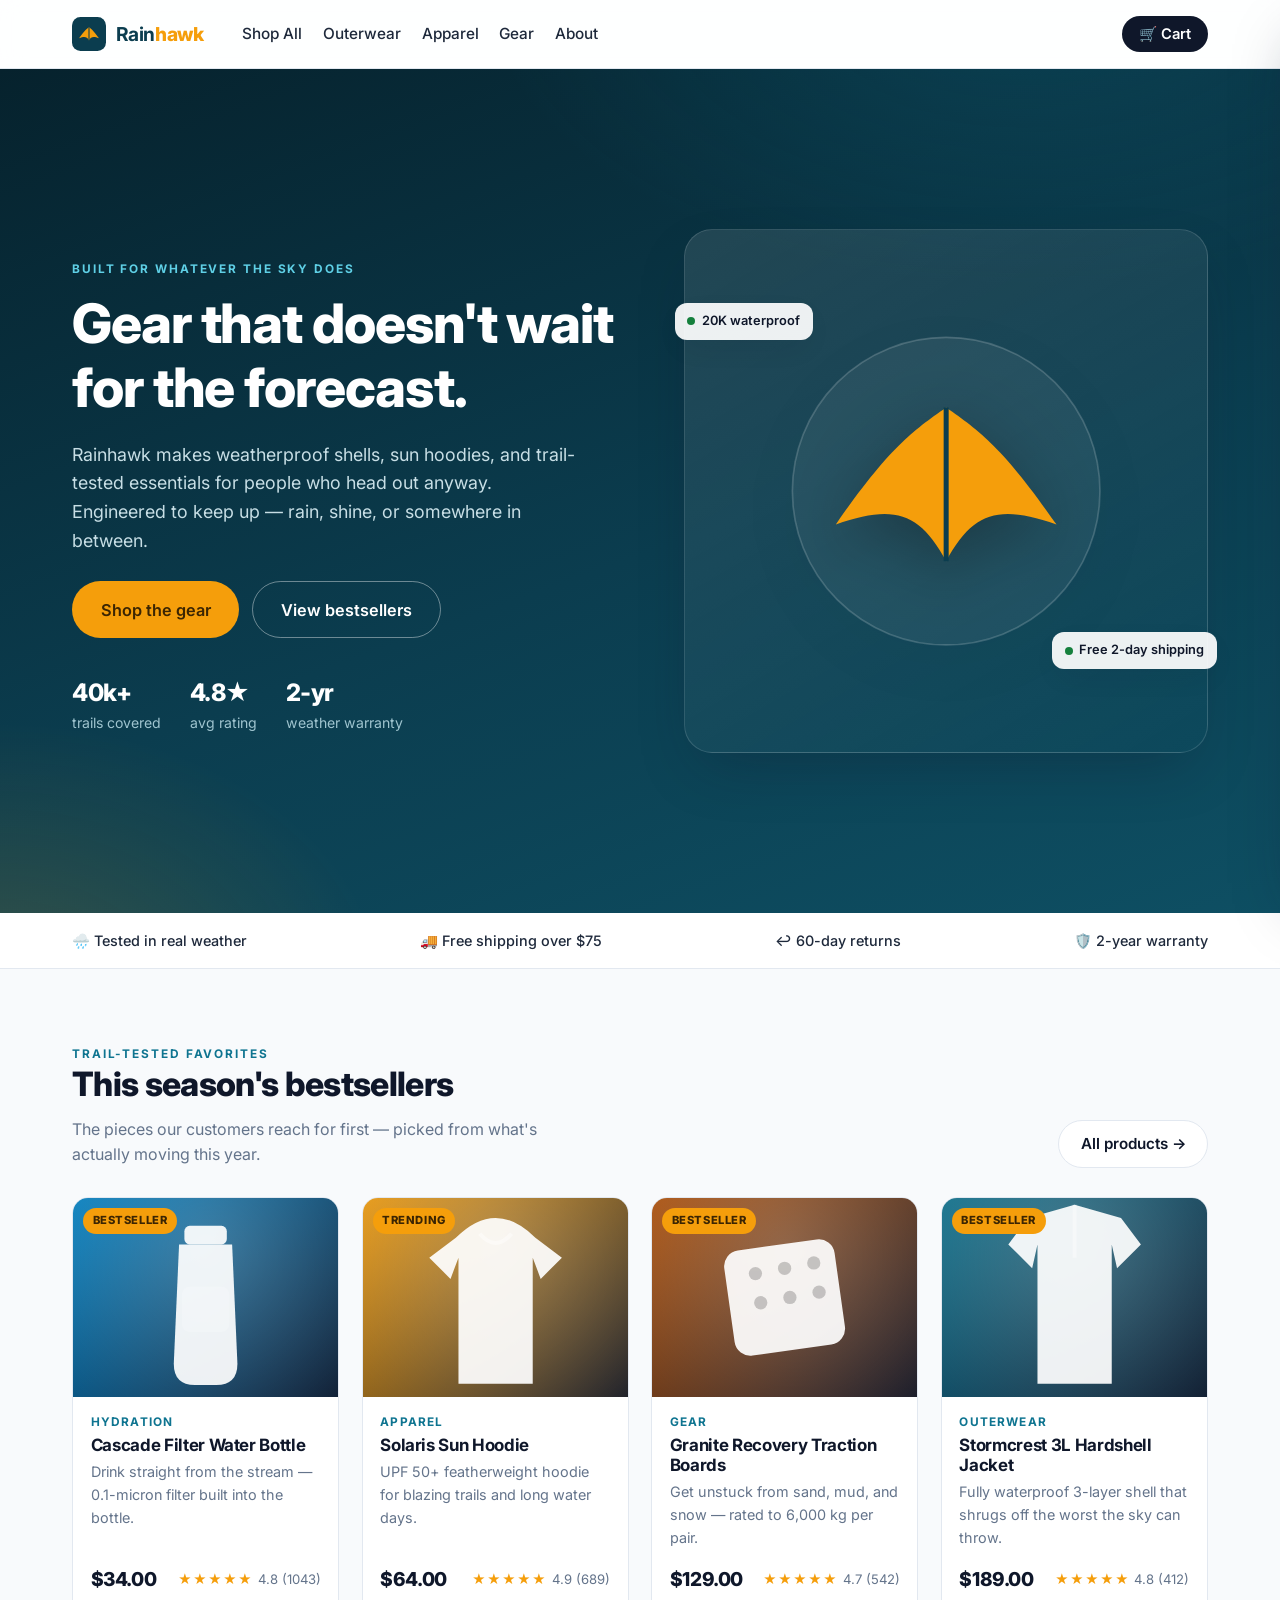
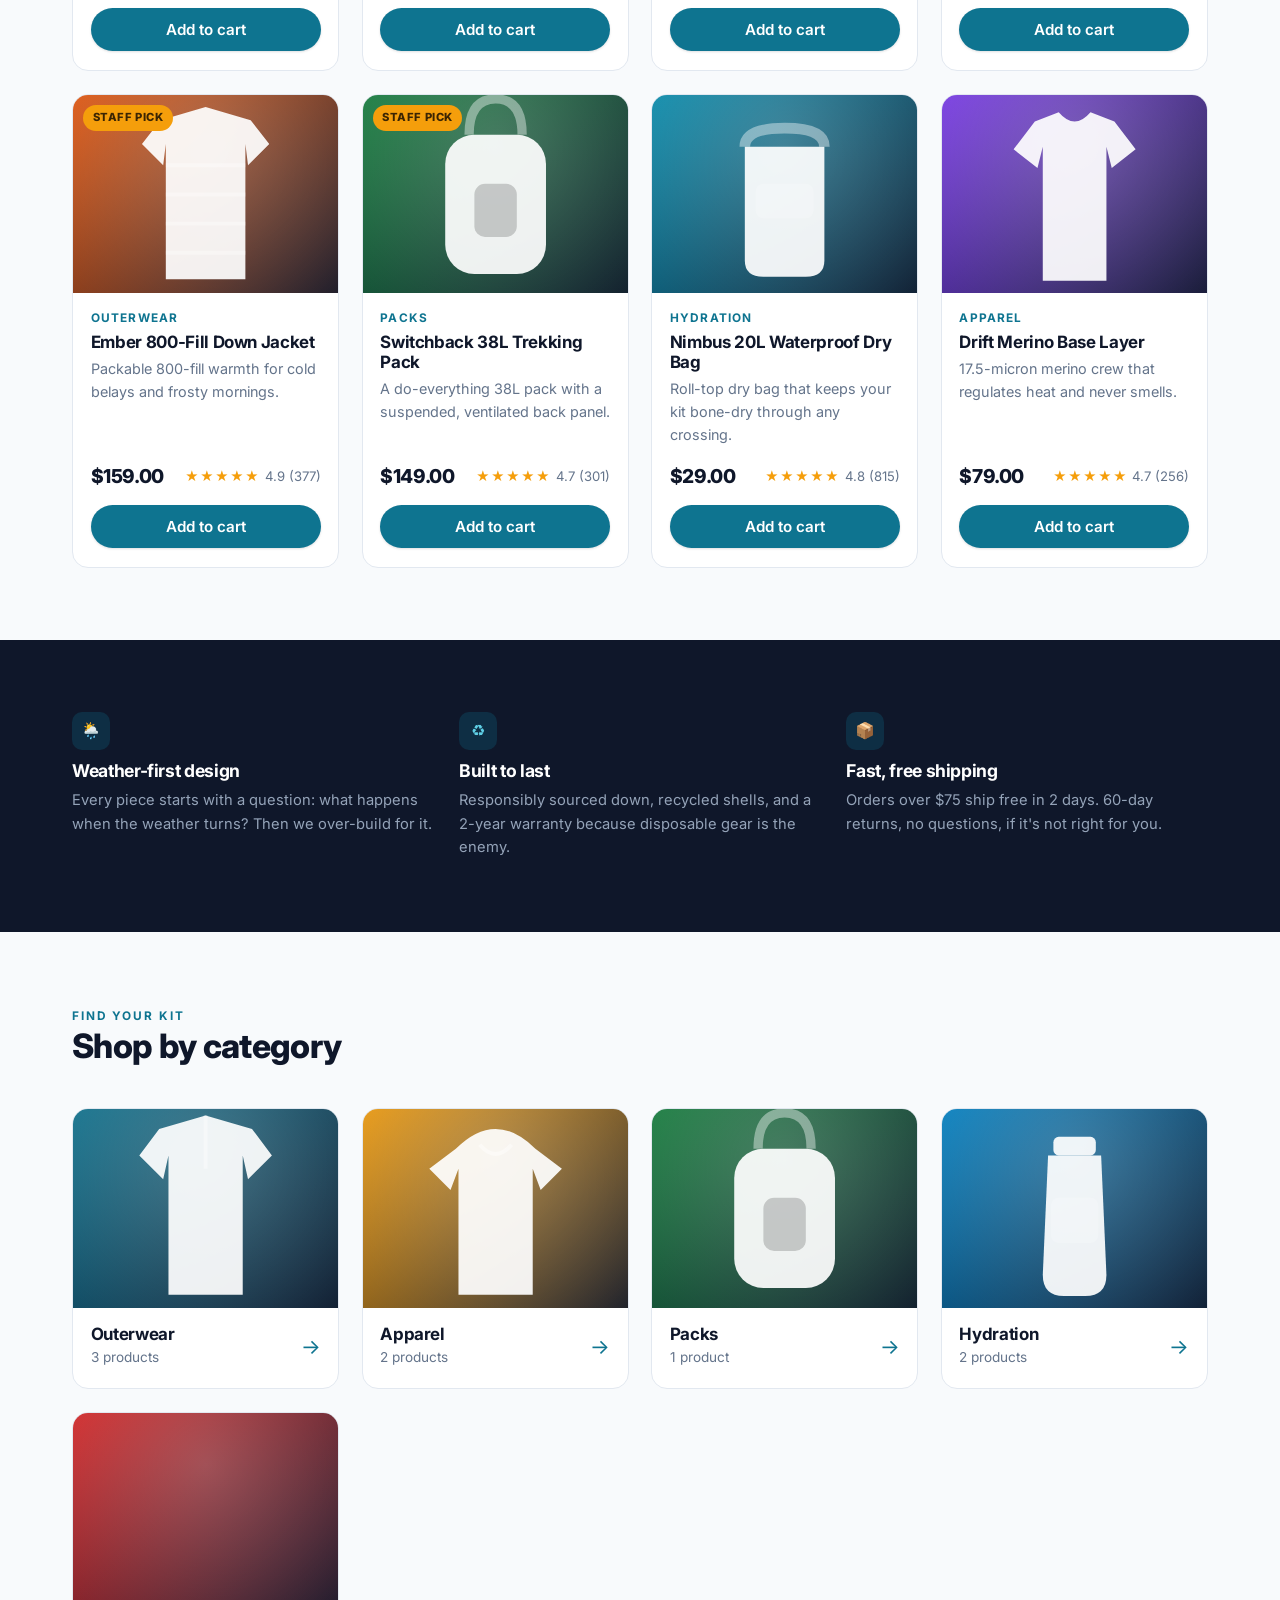
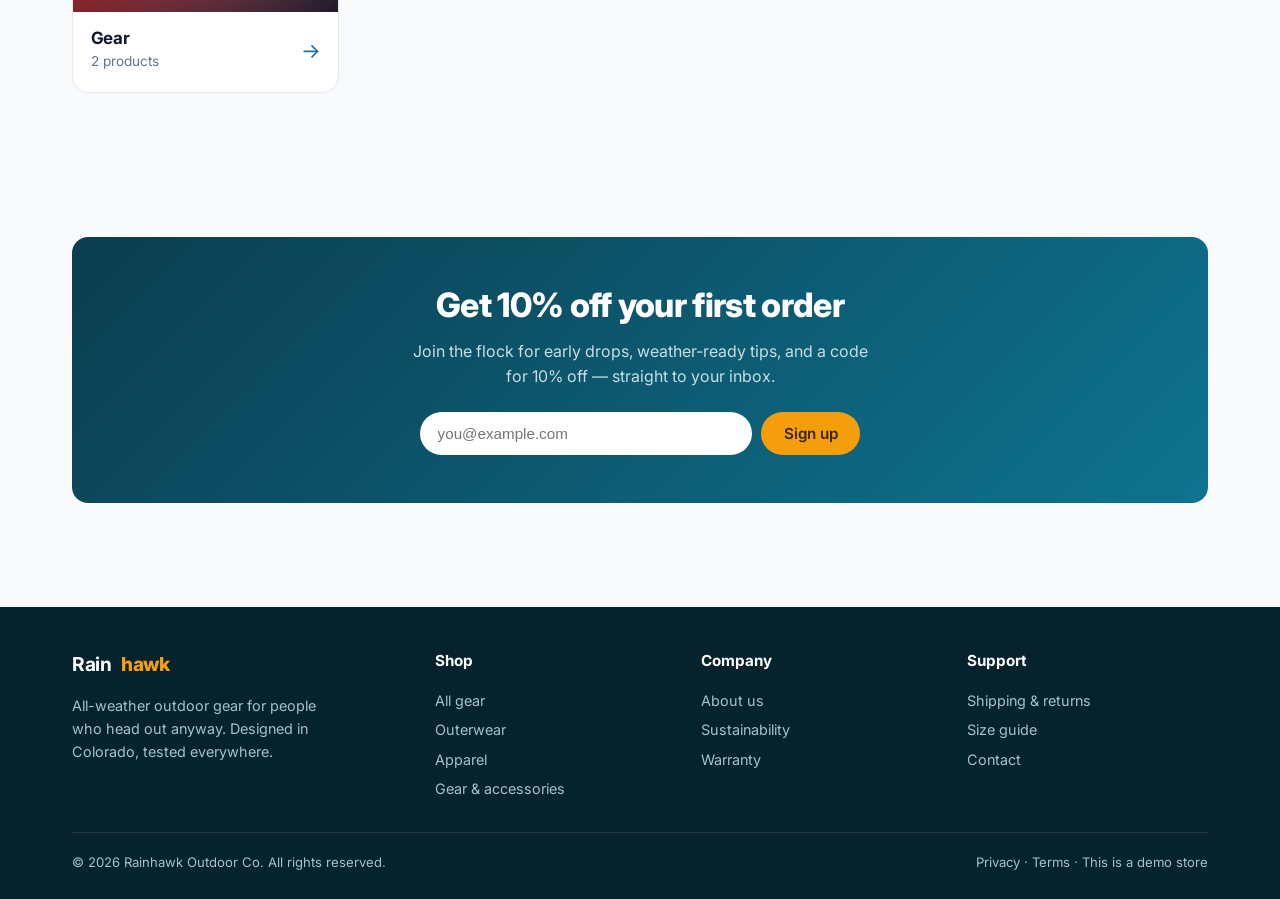
==== index.html @ f4da0f31 "Launch Rainhawk all-weather outdoor gear storefront Static e-commerce site: home, shop/catalog with " ====
<!DOCTYPE html>
<html lang="en">
<head>
  <meta charset="UTF-8" />
  <meta name="viewport" content="width=device-width, initial-scale=1.0" />
  <title>Rainhawk — All-Weather Outdoor Gear</title>
  <meta name="description" content="Rainhawk builds weatherproof outdoor gear for people who don't wait for the forecast. Shells, sun hoodies, packs & trail-tested essentials." />
  <link rel="preconnect" href="https://fonts.googleapis.com" />
  <link rel="preconnect" href="https://fonts.gstatic.com" crossorigin />
  <link href="https://fonts.googleapis.com/css2?family=Inter:wght@400;500;600;700;800&display=swap" rel="stylesheet" />
  <link rel="icon" href="assets/favicon.svg" type="image/svg+xml" />
  <link rel="stylesheet" href="css/styles.css" />
</head>
<body>
  <!-- HEADER -->
  <header class="site-header">
    <div class="wrap nav">
      <a class="brand" href="index.html">
        <svg class="logo" viewBox="0 0 48 48" fill="none" xmlns="http://www.w3.org/2000/svg">
          <rect width="48" height="48" rx="12" fill="#0b3d4f"/>
          <path d="M10 30 C18 18 22 16 24 14 C26 16 30 18 38 30 C30 27 27 28 24 33 C21 28 18 27 10 30 Z" fill="#f59e0b"/>
          <path d="M24 14 L24 33" stroke="#0b3d4f" stroke-width="1.5"/>
        </svg>
        <span><b>Rain</b><span class="x">hawk</span></span>
      </a>
      <button class="nav-toggle" data-nav-toggle aria-label="Toggle menu">☰</button>
      <nav class="nav-links">
        <a href="shop.html">Shop All</a>
        <a href="shop.html#Outerwear">Outerwear</a>
        <a href="shop.html#Apparel">Apparel</a>
        <a href="shop.html#Gear">Gear</a>
        <a href="about.html">About</a>
      </nav>
      <span class="nav-spacer"></span>
      <button class="cart-btn" data-open-cart aria-label="Open cart">
        🛒 Cart
        <span class="cart-count" data-cart-count style="display:none">0</span>
      </button>
    </div>
  </header>

  <!-- HERO -->
  <section class="hero">
    <div class="wrap">
      <div>
        <p class="eyebrow" style="color:#5fd0e6">Built for whatever the sky does</p>
        <h1>Gear that doesn't wait for the forecast.</h1>
        <p class="lead">Rainhawk makes weatherproof shells, sun hoodies, and trail-tested essentials for people who head out anyway. Engineered to keep up — rain, shine, or somewhere in between.</p>
        <div class="hero-cta">
          <a class="btn btn-accent btn-lg" href="shop.html">Shop the gear</a>
          <a class="btn btn-ghost btn-lg" href="#bestsellers" style="background:transparent;color:#fff;border-color:rgba(255,255,255,.4)">View bestsellers</a>
        </div>
        <div class="hero-stats">
          <div><b>40k+</b> trails covered</div>
          <div><b>4.8★</b> avg rating</div>
          <div><b>2-yr</b> weather warranty</div>
        </div>
      </div>
      <div class="hero-art">
        <svg class="hawk" viewBox="0 0 200 200" xmlns="http://www.w3.org/2000/svg" aria-label="Rainhawk emblem">
          <circle cx="100" cy="100" r="92" fill="rgba(255,255,255,.06)" stroke="rgba(255,255,255,.18)"/>
          <path d="M34 120 C66 74 80 64 100 50 C120 64 134 74 166 120 C132 108 116 112 100 142 C84 112 68 108 34 120 Z" fill="#f59e0b"/>
          <path d="M100 50 L100 142" stroke="#0b3d4f" stroke-width="3"/>
        </svg>
        <div class="weather-chip c1"><span class="dot"></span> 20K waterproof</div>
        <div class="weather-chip c2"><span class="dot"></span> Free 2-day shipping</div>
      </div>
    </div>
  </section>

  <!-- TRUST BAR -->
  <div class="trust">
    <div class="wrap">
      <div>🌧️ Tested in real weather</div>
      <div>🚚 Free shipping over $75</div>
      <div>↩️ 60-day returns</div>
      <div>🛡️ 2-year warranty</div>
    </div>
  </div>

  <!-- BESTSELLERS -->
  <section id="bestsellers">
    <div class="wrap">
      <div class="section-head">
        <div>
          <p class="eyebrow">Trail-tested favorites</p>
          <h2>This season's bestsellers</h2>
          <p class="muted">The pieces our customers reach for first — picked from what's actually moving this year.</p>
        </div>
        <a class="btn btn-ghost" href="shop.html">All products →</a>
      </div>
      <div class="grid" id="featured-grid"></div>
    </div>
  </section>

  <!-- FEATURE BAND -->
  <section class="band">
    <div class="wrap">
      <div class="feat">
        <div class="ico">🌦️</div>
        <h3>Weather-first design</h3>
        <p>Every piece starts with a question: what happens when the weather turns? Then we over-build for it.</p>
      </div>
      <div class="feat">
        <div class="ico">♻️</div>
        <h3>Built to last</h3>
        <p>Responsibly sourced down, recycled shells, and a 2-year warranty because disposable gear is the enemy.</p>
      </div>
      <div class="feat">
        <div class="ico">📦</div>
        <h3>Fast, free shipping</h3>
        <p>Orders over $75 ship free in 2 days. 60-day returns, no questions, if it's not right for you.</p>
      </div>
    </div>
  </section>

  <!-- CATEGORIES -->
  <section>
    <div class="wrap">
      <div class="section-head">
        <div>
          <p class="eyebrow">Find your kit</p>
          <h2>Shop by category</h2>
        </div>
      </div>
      <div class="grid" style="grid-template-columns:repeat(auto-fill,minmax(220px,1fr))" id="category-grid"></div>
    </div>
  </section>

  <!-- NEWSLETTER -->
  <section>
    <div class="wrap">
      <div class="news">
        <h2>Get 10% off your first order</h2>
        <p>Join the flock for early drops, weather-ready tips, and a code for 10% off — straight to your inbox.</p>
        <form data-newsletter>
          <input type="email" required placeholder="you@example.com" aria-label="Email address" />
          <button class="btn btn-accent" type="submit">Sign up</button>
        </form>
      </div>
    </div>
  </section>

  <!-- FOOTER -->
  <footer class="site-footer">
    <div class="wrap">
      <div class="cols">
        <div>
          <div class="brand"><b>Rain</b><span style="color:#f59e0b">hawk</span></div>
          <p style="max-width:30ch;font-size:.9rem">All-weather outdoor gear for people who head out anyway. Designed in Colorado, tested everywhere.</p>
        </div>
        <div>
          <h4>Shop</h4>
          <a href="shop.html">All gear</a>
          <a href="shop.html#Outerwear">Outerwear</a>
          <a href="shop.html#Apparel">Apparel</a>
          <a href="shop.html#Gear">Gear & accessories</a>
        </div>
        <div>
          <h4>Company</h4>
          <a href="about.html">About us</a>
          <a href="about.html#sustainability">Sustainability</a>
          <a href="about.html#warranty">Warranty</a>
        </div>
        <div>
          <h4>Support</h4>
          <a href="#">Shipping & returns</a>
          <a href="#">Size guide</a>
          <a href="#">Contact</a>
        </div>
      </div>
      <div class="foot-bottom">
        <span>© 2026 Rainhawk Outdoor Co. All rights reserved.</span>
        <span>Privacy · Terms · This is a demo store</span>
      </div>
    </div>
  </footer>

  <script src="js/products.js"></script>
  <script src="js/store.js"></script>
  <script src="js/ui.js"></script>
  <script src="js/home.js"></script>
</body>
</html>
---- css/styles.css ----
/* ==========================================================================
   Rainhawk — Design System & Storefront Styles
   ========================================================================== */

:root {
  --brand: #0b3d4f;
  --brand-2: #0e7490;
  --brand-3: #0891b2;
  --accent: #f59e0b;
  --accent-dark: #ea580c;
  --ink: #0f172a;
  --slate: #1e293b;
  --muted: #64748b;
  --line: #e2e8f0;
  --bg: #f8fafc;
  --card: #ffffff;
  --ok: #15803d;

  --radius: 16px;
  --radius-sm: 10px;
  --shadow-sm: 0 1px 2px rgba(15, 23, 42, 0.06), 0 1px 3px rgba(15, 23, 42, 0.08);
  --shadow: 0 10px 30px -12px rgba(15, 23, 42, 0.22);
  --shadow-lg: 0 24px 60px -20px rgba(15, 23, 42, 0.35);
  --maxw: 1180px;
  --font: "Inter", system-ui, -apple-system, "Segoe UI", Roboto, sans-serif;
}

* { box-sizing: border-box; }

html { scroll-behavior: smooth; }

body {
  margin: 0;
  font-family: var(--font);
  color: var(--ink);
  background: var(--bg);
  line-height: 1.6;
  -webkit-font-smoothing: antialiased;
}

img, svg { display: block; max-width: 100%; }
a { color: inherit; text-decoration: none; }
button { font-family: inherit; cursor: pointer; }

.wrap { width: 100%; max-width: var(--maxw); margin: 0 auto; padding: 0 22px; }

h1, h2, h3 { line-height: 1.18; letter-spacing: -0.02em; margin: 0 0 0.4em; }
h1 { font-size: clamp(2.1rem, 5vw, 3.4rem); font-weight: 800; }
h2 { font-size: clamp(1.5rem, 3vw, 2.1rem); font-weight: 800; }
.eyebrow {
  text-transform: uppercase; letter-spacing: 0.16em; font-size: 0.74rem;
  font-weight: 700; color: var(--brand-2);
}
.muted { color: var(--muted); }

/* --- Buttons -------------------------------------------------------------- */
.btn {
  display: inline-flex; align-items: center; justify-content: center; gap: 0.5em;
  border: 1px solid transparent; border-radius: 999px; padding: 0.72em 1.4em;
  font-weight: 600; font-size: 0.95rem; transition: transform 0.12s ease, box-shadow 0.2s ease, background 0.2s ease;
}
.btn:active { transform: translateY(1px); }
.btn-primary { background: var(--brand-2); color: #fff; box-shadow: var(--shadow-sm); }
.btn-primary:hover { background: #0a6a85; box-shadow: var(--shadow); }
.btn-accent { background: var(--accent); color: #3b2503; }
.btn-accent:hover { background: #f0aa1c; }
.btn-ghost { background: #fff; color: var(--ink); border-color: var(--line); }
.btn-ghost:hover { border-color: var(--brand-2); color: var(--brand-2); }
.btn-block { width: 100%; }
.btn-lg { padding: 0.9em 1.7em; font-size: 1.02rem; }

/* --- Header --------------------------------------------------------------- */
.site-header {
  position: sticky; top: 0; z-index: 40;
  background: rgba(255, 255, 255, 0.85);
  backdrop-filter: saturate(160%) blur(12px);
  border-bottom: 1px solid var(--line);
}
.nav {
  display: flex; align-items: center; gap: 1.4rem;
  height: 68px;
}
.brand { display: flex; align-items: center; gap: 0.6rem; font-weight: 800; font-size: 1.2rem; letter-spacing: -0.02em; }
.brand .logo { width: 34px; height: 34px; }
.brand b { color: var(--brand); }
.brand .x { color: var(--accent); }
.nav-links { display: flex; gap: 1.3rem; margin-left: 1rem; }
.nav-links a { font-weight: 500; color: var(--slate); font-size: 0.96rem; }
.nav-links a:hover { color: var(--brand-2); }
.nav-spacer { flex: 1; }
.cart-btn {
  position: relative; display: inline-flex; align-items: center; gap: 0.5rem;
  background: var(--ink); color: #fff; border: none; border-radius: 999px;
  padding: 0.55rem 1.05rem; font-weight: 600; font-size: 0.92rem;
}
.cart-btn:hover { background: var(--brand); }
.cart-count {
  position: absolute; top: -7px; right: -7px; min-width: 20px; height: 20px;
  background: var(--accent); color: #3b2503; border-radius: 999px;
  font-size: 0.72rem; font-weight: 800; display: grid; place-items: center;
  padding: 0 5px; border: 2px solid #fff;
}
.nav-toggle { display: none; background: none; border: none; font-size: 1.5rem; color: var(--ink); }

/* --- Hero ----------------------------------------------------------------- */
.hero {
  position: relative; overflow: hidden;
  background:
    radial-gradient(900px 500px at 80% -10%, rgba(14, 116, 144, 0.25), transparent 60%),
    radial-gradient(700px 500px at 0% 110%, rgba(245, 158, 11, 0.18), transparent 55%),
    linear-gradient(160deg, #06222d 0%, #0b3d4f 55%, #0e4f63 100%);
  color: #eef6f8;
}
.hero .wrap { display: grid; grid-template-columns: 1.05fr 0.95fr; gap: 2rem; align-items: center; padding-block: clamp(3rem, 7vw, 5.5rem); }
.hero h1 { color: #fff; }
.hero p.lead { font-size: 1.12rem; color: #c7dee5; max-width: 46ch; margin-bottom: 1.6rem; }
.hero-cta { display: flex; gap: 0.8rem; flex-wrap: wrap; }
.hero-stats { display: flex; gap: 1.8rem; margin-top: 2.2rem; }
.hero-stats div { font-size: 0.88rem; color: #9fc4cf; }
.hero-stats b { display: block; font-size: 1.5rem; color: #fff; font-weight: 800; letter-spacing: -0.02em; }
.hero-art {
  aspect-ratio: 1 / 1; border-radius: 28px; position: relative;
  background: linear-gradient(150deg, rgba(255,255,255,.1), rgba(255,255,255,0));
  border: 1px solid rgba(255,255,255,.14);
  display: grid; place-items: center; box-shadow: var(--shadow-lg);
}
.hero-art .hawk { width: 64%; filter: drop-shadow(0 18px 30px rgba(0,0,0,.35)); }
.weather-chip {
  position: absolute; background: rgba(255,255,255,.92); color: var(--ink);
  border-radius: 12px; padding: 0.5rem 0.8rem; font-size: 0.8rem; font-weight: 600;
  box-shadow: var(--shadow); display: flex; align-items: center; gap: 0.4rem;
}
.weather-chip.c1 { top: 14%; left: -10px; }
.weather-chip.c2 { bottom: 16%; right: -10px; }
.weather-chip .dot { width: 8px; height: 8px; border-radius: 50%; background: var(--ok); }

/* --- Trust bar ------------------------------------------------------------ */
.trust { border-bottom: 1px solid var(--line); background: #fff; }
.trust .wrap { display: flex; flex-wrap: wrap; justify-content: space-between; gap: 1rem; padding-block: 1rem; }
.trust div { display: flex; align-items: center; gap: 0.55rem; font-size: 0.9rem; font-weight: 500; color: var(--slate); }
.trust svg { color: var(--brand-2); flex: none; }

/* --- Sections ------------------------------------------------------------- */
section { padding-block: clamp(2.6rem, 6vw, 4.5rem); }
.section-head { display: flex; align-items: end; justify-content: space-between; gap: 1rem; margin-bottom: 1.8rem; flex-wrap: wrap; }
.section-head p { margin: 0.2rem 0 0; max-width: 52ch; }

/* --- Category pills -------------------------------------------------------- */
.filters { display: flex; flex-wrap: wrap; gap: 0.55rem; margin-bottom: 1.8rem; }
.pill {
  border: 1px solid var(--line); background: #fff; color: var(--slate);
  border-radius: 999px; padding: 0.5rem 1.05rem; font-size: 0.9rem; font-weight: 600;
}
.pill:hover { border-color: var(--brand-2); color: var(--brand-2); }
.pill.active { background: var(--ink); color: #fff; border-color: var(--ink); }

/* --- Product grid --------------------------------------------------------- */
.grid {
  display: grid; gap: 1.4rem;
  grid-template-columns: repeat(auto-fill, minmax(250px, 1fr));
}
.card {
  background: var(--card); border: 1px solid var(--line); border-radius: var(--radius);
  overflow: hidden; display: flex; flex-direction: column;
  transition: transform 0.16s ease, box-shadow 0.2s ease, border-color 0.2s ease;
}
.card:hover { transform: translateY(-4px); box-shadow: var(--shadow); border-color: #cbd5e1; }
.card-art { position: relative; aspect-ratio: 4 / 3; overflow: hidden; }
.card-art .product-art { width: 100%; height: 100%; }
.card-badge {
  position: absolute; top: 10px; left: 10px; background: var(--accent); color: #3b2503;
  font-size: 0.7rem; font-weight: 800; text-transform: uppercase; letter-spacing: 0.05em;
  padding: 0.28rem 0.6rem; border-radius: 999px;
}
.card-body { padding: 1rem 1.1rem 1.2rem; display: flex; flex-direction: column; flex: 1; }
.card-cat { font-size: 0.74rem; text-transform: uppercase; letter-spacing: 0.1em; color: var(--brand-2); font-weight: 700; }
.card h3 { font-size: 1.06rem; margin: 0.25rem 0 0.3rem; }
.card h3 a:hover { color: var(--brand-2); }
.card-blurb { font-size: 0.9rem; color: var(--muted); margin: 0 0 0.9rem; flex: 1; }
.card-meta { display: flex; align-items: center; justify-content: space-between; margin-bottom: 0.85rem; }
.price { font-size: 1.2rem; font-weight: 800; letter-spacing: -0.02em; }
.stars { font-size: 0.82rem; color: var(--muted); display: flex; align-items: center; gap: 0.3rem; }
.stars .s { color: var(--accent); letter-spacing: 1px; }

/* --- Feature band --------------------------------------------------------- */
.band { background: var(--ink); color: #e2e8f0; }
.band .wrap { display: grid; grid-template-columns: repeat(3, 1fr); gap: 1.6rem; }
.band .feat h3 { color: #fff; font-size: 1.1rem; display: flex; align-items: center; gap: 0.5rem; }
.band .feat p { color: #94a3b8; font-size: 0.92rem; margin: 0; }
.band .feat .ico { width: 38px; height: 38px; border-radius: 10px; background: rgba(14,116,144,.25); display: grid; place-items: center; color: #5fd0e6; margin-bottom: 0.7rem; }

/* --- Newsletter ----------------------------------------------------------- */
.news { background: linear-gradient(135deg, var(--brand) 0%, var(--brand-2) 100%); color: #fff; border-radius: var(--radius); padding: clamp(1.8rem, 4vw, 3rem); text-align: center; }
.news h2 { color: #fff; }
.news p { color: #c7dee5; max-width: 46ch; margin: 0 auto 1.4rem; }
.news form { display: flex; gap: 0.6rem; max-width: 440px; margin: 0 auto; }
.news input { flex: 1; border: none; border-radius: 999px; padding: 0.8rem 1.1rem; font-size: 0.95rem; }

/* --- Footer --------------------------------------------------------------- */
.site-footer { background: #06222d; color: #9fc4cf; margin-top: 2rem; padding-block: 2.6rem 1.6rem; }
.site-footer .cols { display: grid; grid-template-columns: 1.4fr 1fr 1fr 1fr; gap: 1.6rem; }
.site-footer h4 { color: #fff; font-size: 0.95rem; margin: 0 0 0.8rem; }
.site-footer a { display: block; color: #9fc4cf; font-size: 0.9rem; padding: 0.2rem 0; }
.site-footer a:hover { color: #fff; }
.site-footer .brand { color: #fff; margin-bottom: 0.6rem; }
.site-footer .brand b, .site-footer .brand { color: #fff; }
.foot-bottom { border-top: 1px solid rgba(255,255,255,.1); margin-top: 1.8rem; padding-top: 1.2rem; display: flex; justify-content: space-between; flex-wrap: wrap; gap: 0.6rem; font-size: 0.82rem; }

/* --- Cart drawer ---------------------------------------------------------- */
.drawer-overlay {
  position: fixed; inset: 0; background: rgba(15, 23, 42, 0.5);
  opacity: 0; visibility: hidden; transition: opacity 0.25s ease; z-index: 60;
}
.drawer-overlay.open { opacity: 1; visibility: visible; }
.drawer {
  position: fixed; top: 0; right: 0; height: 100%; width: min(420px, 92vw);
  background: #fff; z-index: 61; transform: translateX(100%);
  transition: transform 0.28s cubic-bezier(.4,0,.2,1); display: flex; flex-direction: column;
  box-shadow: var(--shadow-lg);
}
.drawer.open { transform: translateX(0); }
.drawer-head { display: flex; align-items: center; justify-content: space-between; padding: 1.2rem 1.3rem; border-bottom: 1px solid var(--line); }
.drawer-head h3 { margin: 0; font-size: 1.15rem; }
.drawer-close { background: none; border: none; font-size: 1.5rem; color: var(--muted); line-height: 1; }
.drawer-body { flex: 1; overflow-y: auto; padding: 0.6rem 1.3rem; }
.drawer-foot { border-top: 1px solid var(--line); padding: 1.2rem 1.3rem; }
.drawer-empty { text-align: center; color: var(--muted); padding: 3rem 1rem; }

.line-item { display: flex; gap: 0.9rem; padding: 0.95rem 0; border-bottom: 1px solid var(--line); }
.line-item .li-art { width: 64px; height: 64px; border-radius: 10px; overflow: hidden; flex: none; }
.line-item .li-info { flex: 1; min-width: 0; }
.line-item .li-name { font-weight: 600; font-size: 0.92rem; margin: 0 0 0.15rem; }
.line-item .li-price { color: var(--muted); font-size: 0.85rem; }
.qty { display: inline-flex; align-items: center; border: 1px solid var(--line); border-radius: 999px; margin-top: 0.4rem; }
.qty button { background: none; border: none; width: 28px; height: 28px; font-size: 1rem; color: var(--slate); }
.qty span { min-width: 24px; text-align: center; font-size: 0.88rem; font-weight: 600; }
.li-remove { background: none; border: none; color: var(--muted); font-size: 0.8rem; align-self: flex-start; padding: 0; margin-top: 0.3rem; }
.li-remove:hover { color: #dc2626; }
.li-subtotal { font-weight: 700; font-size: 0.92rem; }

.summary-row { display: flex; justify-content: space-between; font-size: 0.92rem; margin-bottom: 0.5rem; color: var(--slate); }
.summary-row.total { font-size: 1.15rem; font-weight: 800; color: var(--ink); margin-top: 0.6rem; padding-top: 0.7rem; border-top: 1px solid var(--line); }

/* --- Product detail page -------------------------------------------------- */
.pdp { display: grid; grid-template-columns: 1fr 1fr; gap: 2.4rem; align-items: start; }
.pdp-art { border-radius: var(--radius); overflow: hidden; box-shadow: var(--shadow); aspect-ratio: 1/1; }
.pdp h1 { font-size: clamp(1.7rem, 3.5vw, 2.4rem); }
.pdp .price { font-size: 1.8rem; }
.pdp .swatches { display: flex; gap: 0.5rem; flex-wrap: wrap; margin: 0.4rem 0 1.4rem; }
.swatch { border: 1px solid var(--line); border-radius: 999px; padding: 0.4rem 0.9rem; font-size: 0.85rem; font-weight: 600; background: #fff; }
.swatch.active { border-color: var(--ink); background: var(--ink); color: #fff; }
.feature-list { list-style: none; padding: 0; margin: 1.4rem 0; display: grid; gap: 0.6rem; }
.feature-list li { display: flex; gap: 0.6rem; align-items: flex-start; font-size: 0.95rem; }
.feature-list li::before { content: "✓"; color: var(--ok); font-weight: 800; }
.breadcrumb { font-size: 0.85rem; color: var(--muted); margin-bottom: 1.2rem; }
.breadcrumb a:hover { color: var(--brand-2); }

/* --- Checkout ------------------------------------------------------------- */
.checkout { display: grid; grid-template-columns: 1.3fr 1fr; gap: 2.2rem; align-items: start; }
.panel { background: #fff; border: 1px solid var(--line); border-radius: var(--radius); padding: 1.6rem; }
.panel h3 { font-size: 1.15rem; }
.field { margin-bottom: 1rem; }
.field label { display: block; font-size: 0.85rem; font-weight: 600; margin-bottom: 0.35rem; color: var(--slate); }
.field input, .field select {
  width: 100%; border: 1px solid var(--line); border-radius: var(--radius-sm);
  padding: 0.7rem 0.85rem; font-size: 0.95rem; font-family: inherit; background: #fff;
}
.field input:focus, .field select:focus { outline: none; border-color: var(--brand-2); box-shadow: 0 0 0 3px rgba(14,116,144,.12); }
.row-2 { display: grid; grid-template-columns: 1fr 1fr; gap: 1rem; }
.order-line { display: flex; justify-content: space-between; gap: 1rem; padding: 0.6rem 0; border-bottom: 1px solid var(--line); font-size: 0.92rem; }
.order-line .ol-q { color: var(--muted); }
.confirm { text-align: center; padding: 3rem 1rem; }
.confirm .check { width: 72px; height: 72px; border-radius: 50%; background: rgba(21,128,61,.12); color: var(--ok); display: grid; place-items: center; margin: 0 auto 1.2rem; font-size: 2rem; }
.pay-note { font-size: 0.8rem; color: var(--muted); text-align: center; margin-top: 0.8rem; }

/* --- Toast ---------------------------------------------------------------- */
.toast {
  position: fixed; bottom: 22px; left: 50%; transform: translateX(-50%) translateY(120%);
  background: var(--ink); color: #fff; padding: 0.85rem 1.3rem; border-radius: 999px;
  font-size: 0.92rem; font-weight: 600; box-shadow: var(--shadow-lg); z-index: 80;
  transition: transform 0.3s cubic-bezier(.4,0,.2,1); display: flex; align-items: center; gap: 0.5rem;
}
.toast.show { transform: translateX(-50%) translateY(0); }
.toast .dot { width: 8px; height: 8px; border-radius: 50%; background: var(--accent); }

/* --- Page header strip ---------------------------------------------------- */
.page-hero { background: linear-gradient(160deg, #06222d, #0b3d4f); color: #fff; padding-block: clamp(2.4rem, 5vw, 3.6rem); }
.page-hero h1 { color: #fff; margin-bottom: 0.3rem; }
.page-hero p { color: #c7dee5; margin: 0; }

/* --- Responsive ----------------------------------------------------------- */
@media (max-width: 860px) {
  .hero .wrap { grid-template-columns: 1fr; }
  .hero-art { max-width: 360px; margin: 0 auto; }
  .pdp, .checkout { grid-template-columns: 1fr; }
  .band .wrap { grid-template-columns: 1fr; }
  .site-footer .cols { grid-template-columns: 1fr 1fr; }
}
@media (max-width: 640px) {
  .nav-links { display: none; }
  .nav-toggle { display: block; }
  .nav-links.open {
    display: flex; flex-direction: column; position: absolute; top: 68px; left: 0; right: 0;
    background: #fff; border-bottom: 1px solid var(--line); padding: 1rem 22px; gap: 0.8rem;
  }
  .hero-stats { gap: 1.2rem; }
  .row-2 { grid-template-columns: 1fr; }
  .site-footer .cols { grid-template-columns: 1fr; }
  .news form { flex-direction: column; }
}
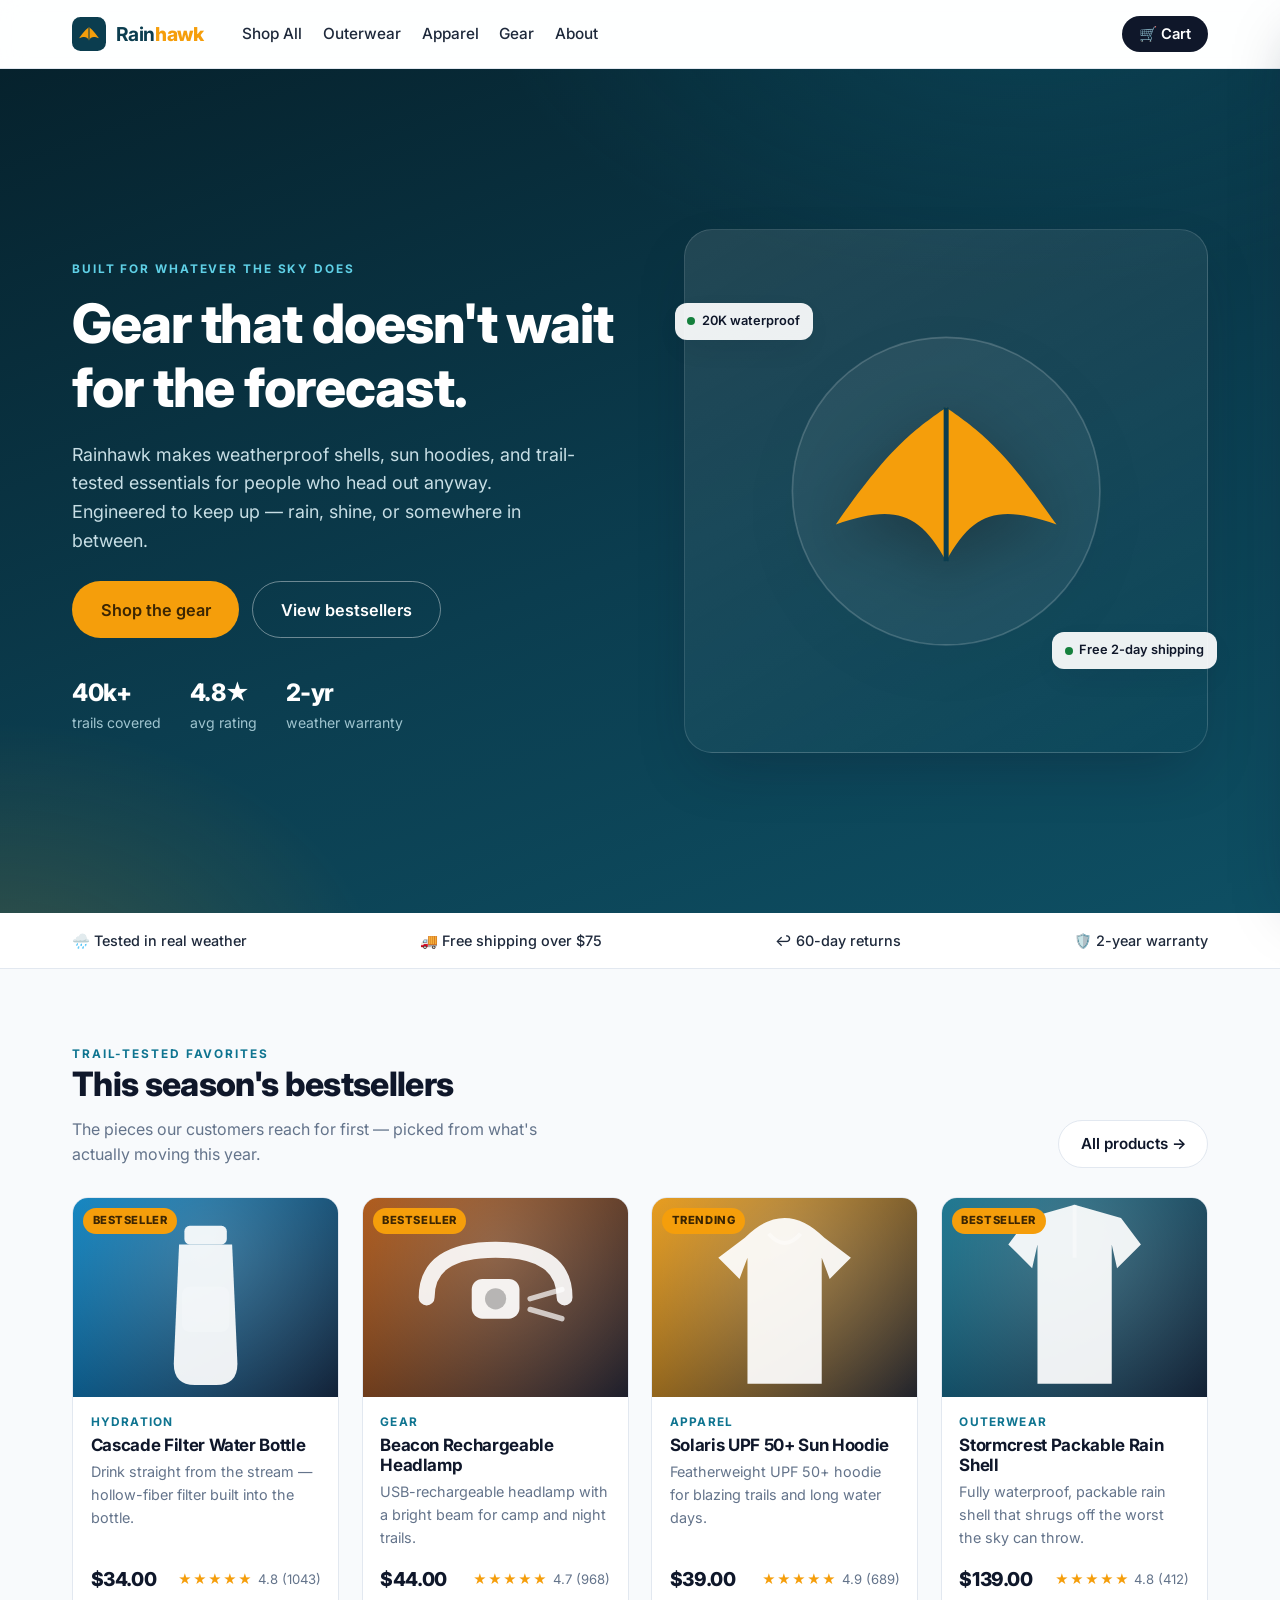
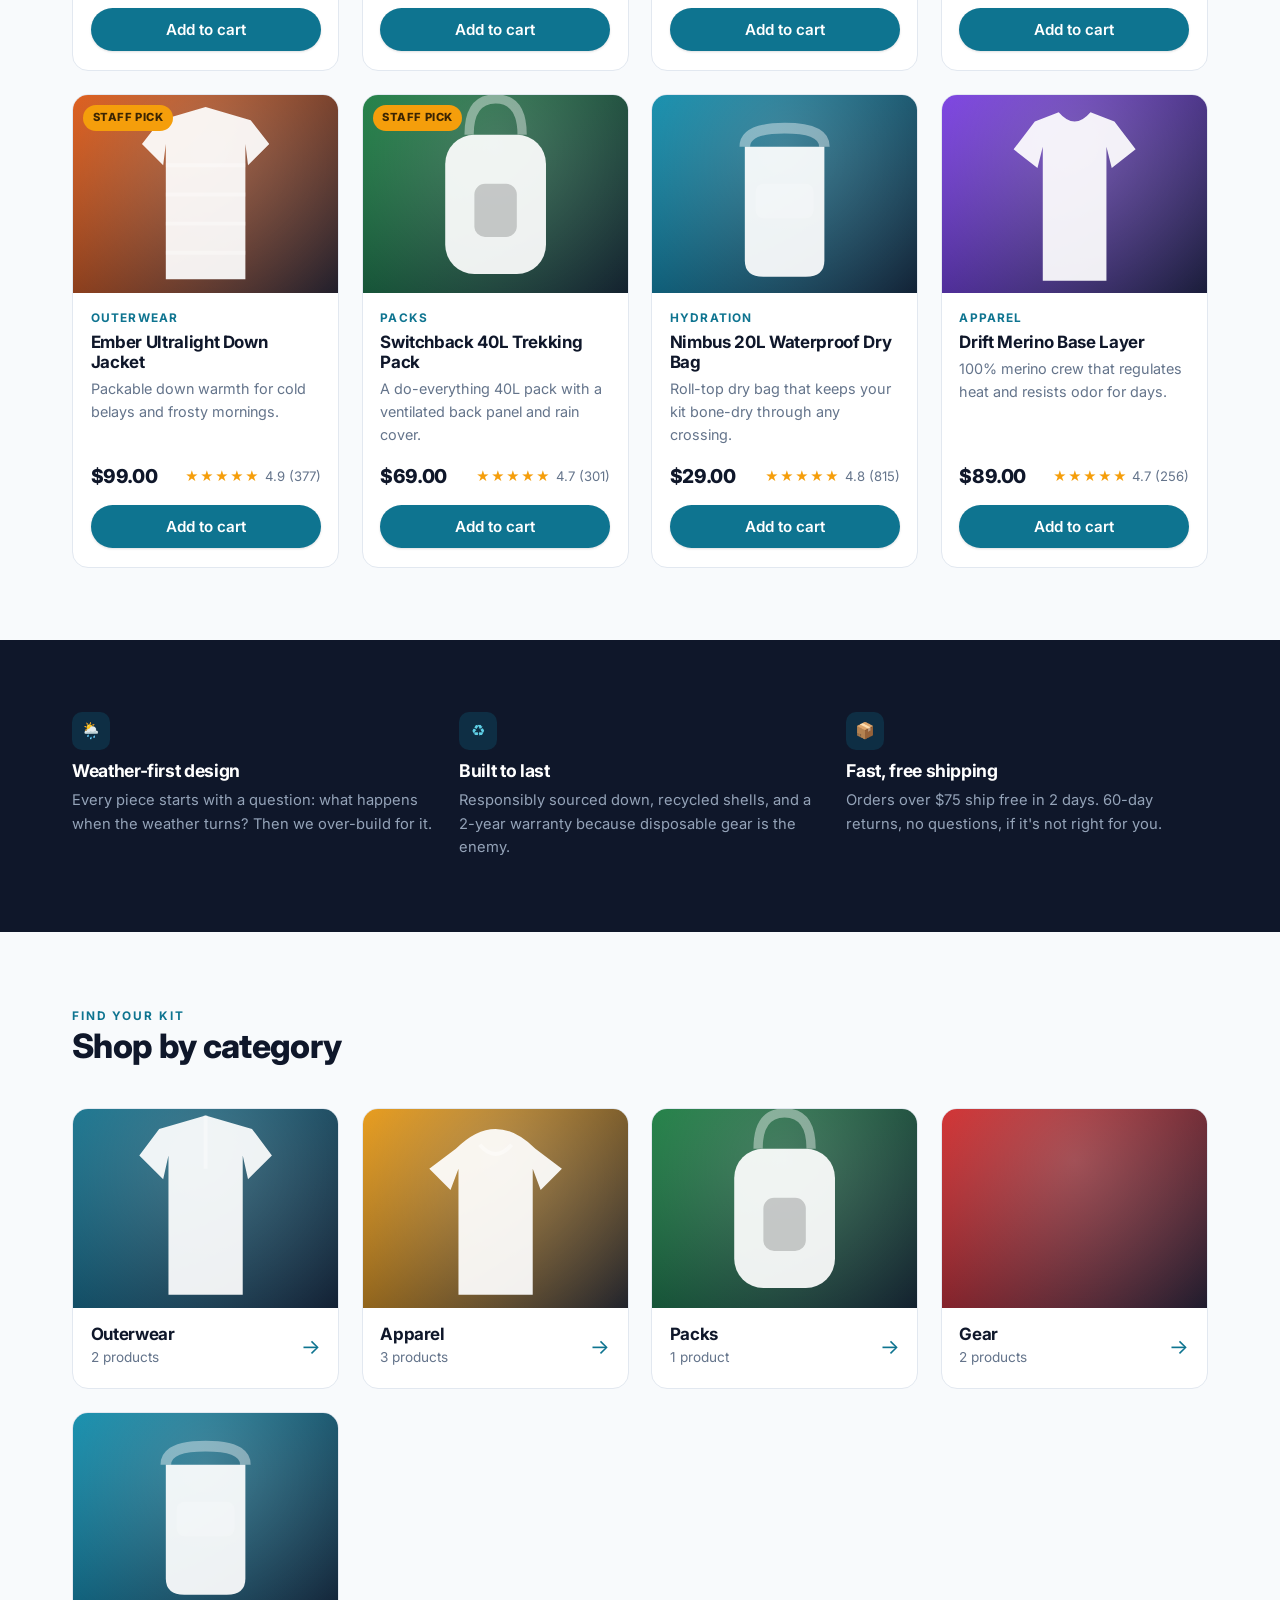
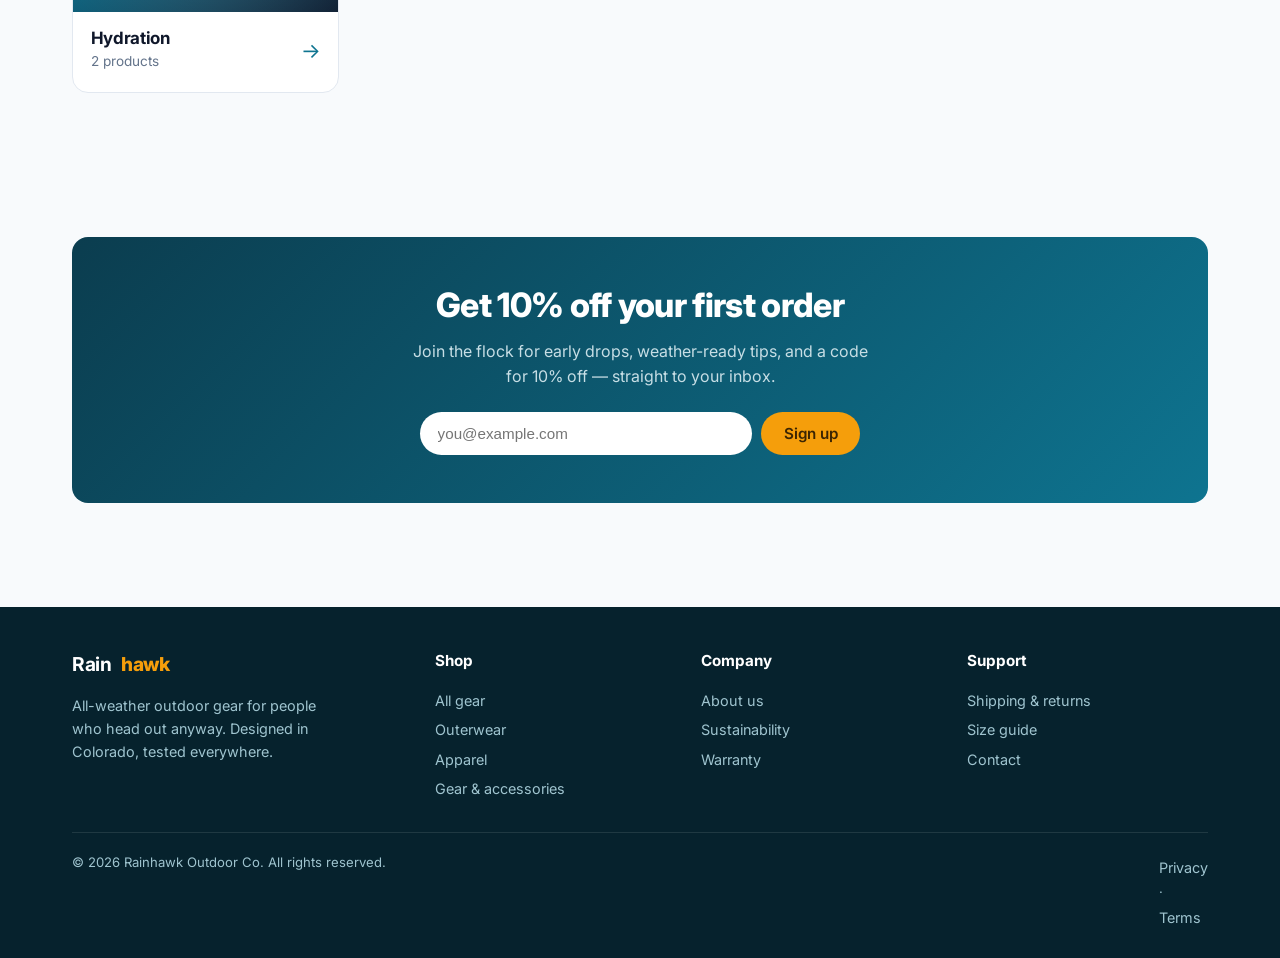
==== commit a0583c5a: "Make store payment-ready + dropship ops + polish (v1.1.0) Payments - Add Stripe Checkout integration" ====
--- a/index.html
+++ b/index.html
@@ -5,6 +5,16 @@
   <meta name="viewport" content="width=device-width, initial-scale=1.0" />
   <title>Rainhawk — All-Weather Outdoor Gear</title>
   <meta name="description" content="Rainhawk builds weatherproof outdoor gear for people who don't wait for the forecast. Shells, sun hoodies, packs & trail-tested essentials." />
+  <link rel="canonical" href="https://rainhawkgear.com/" />
+  <meta property="og:type" content="website" />
+  <meta property="og:site_name" content="Rainhawk" />
+  <meta property="og:title" content="Rainhawk — All-Weather Outdoor Gear" />
+  <meta property="og:description" content="Weatherproof shells, sun hoodies, packs & trail-tested essentials for people who head out anyway." />
+  <meta property="og:url" content="https://rainhawkgear.com/" />
+  <meta property="og:image" content="https://rainhawkgear.com/assets/favicon.svg" />
+  <meta name="twitter:card" content="summary_large_image" />
+  <meta name="twitter:title" content="Rainhawk — All-Weather Outdoor Gear" />
+  <meta name="twitter:description" content="Gear that doesn't wait for the forecast." />
   <link rel="preconnect" href="https://fonts.googleapis.com" />
   <link rel="preconnect" href="https://fonts.gstatic.com" crossorigin />
   <link href="https://fonts.googleapis.com/css2?family=Inter:wght@400;500;600;700;800&display=swap" rel="stylesheet" />
@@ -164,18 +174,19 @@
         </div>
         <div>
           <h4>Support</h4>
-          <a href="#">Shipping & returns</a>
-          <a href="#">Size guide</a>
-          <a href="#">Contact</a>
+          <a href="shipping-returns.html">Shipping & returns</a>
+          <a href="size-guide.html">Size guide</a>
+          <a href="contact.html">Contact</a>
         </div>
       </div>
       <div class="foot-bottom">
         <span>© 2026 Rainhawk Outdoor Co. All rights reserved.</span>
-        <span>Privacy · Terms · This is a demo store</span>
+        <span><a href="privacy.html">Privacy</a> · <a href="terms.html">Terms</a></span>
       </div>
     </div>
   </footer>
 
+  <script src="js/config.js"></script>
   <script src="js/products.js"></script>
   <script src="js/store.js"></script>
   <script src="js/ui.js"></script>
